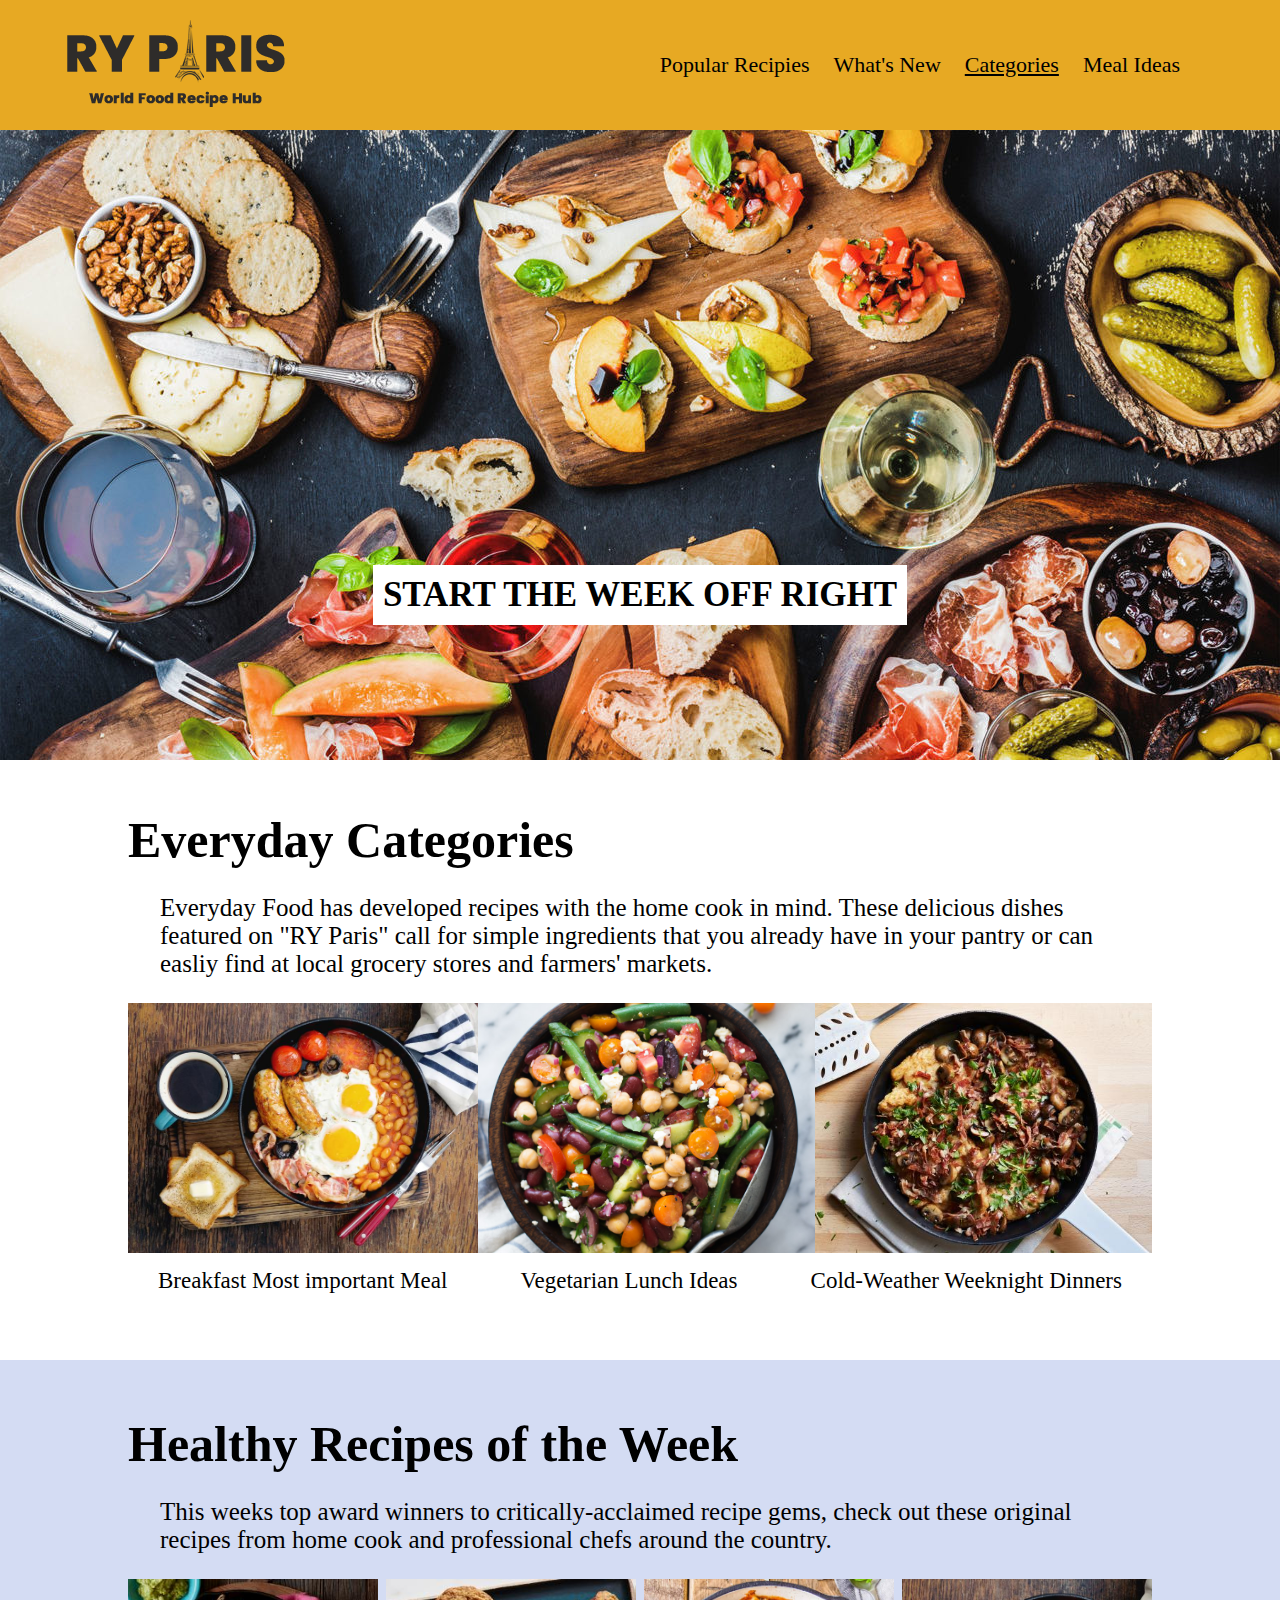
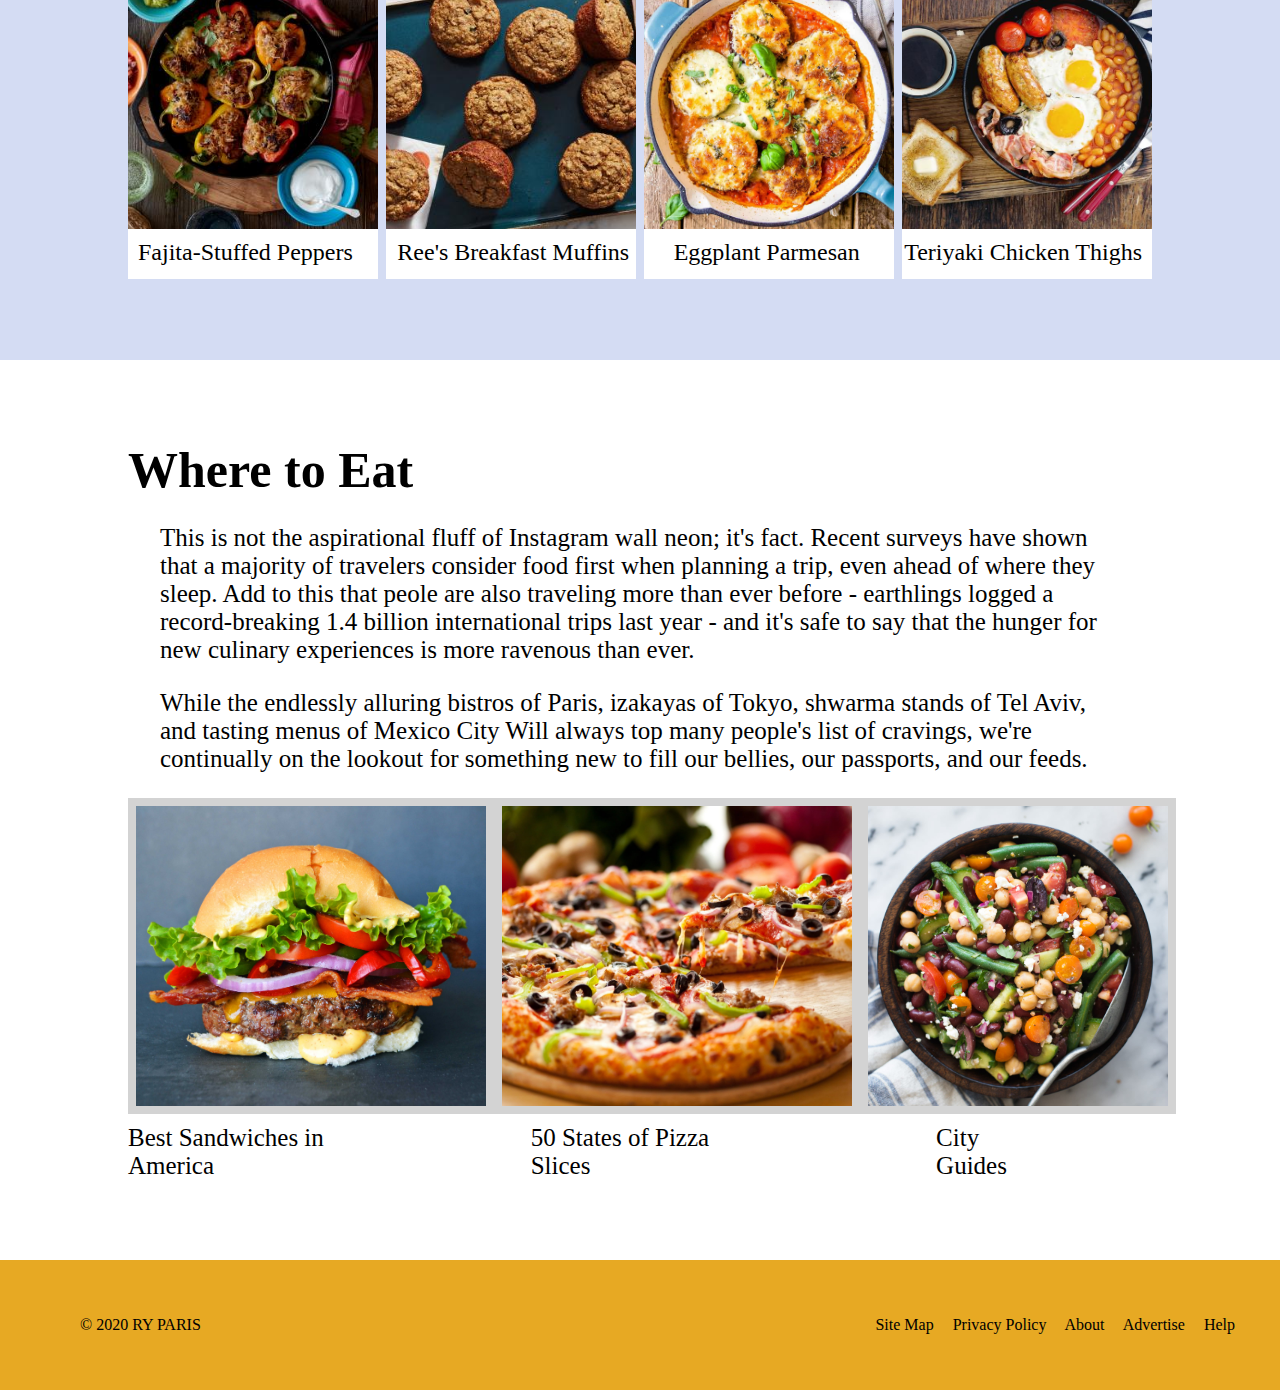
==== index.html @ 516c8d80 "first" ====
<!DOCTYPE html>
<html>
    <head><link href="css/style.css" rel="stylesheet"></head>
    <body>
        <div class="navBar">
            <img src="images/Copy of ryparis-logo.png" class="logoo">
            <div id="navLinks">
                <a class="navA" href="recipe.html">Popular Recipies</a>
                <a class="navA" href="#">What's New</a>
                <a class="navA" id="location" href="index.html">Categories</a>
                <a class="navA" href="#">Meal Ideas</a>
            </div>
        </div>
        <div class="headImg" id="categories">
            <span class="label">START THE WEEK OFF RIGHT</span>
        </div>
        <div class="everyday">
            <div class="headText">
                <span>Everyday Categories</span>
            </div>
            <div class="content">
                <p>Everyday Food has developed recipes with the home cook in mind. These delicious dishes featured on "RY Paris" call for simple ingredients that you already have in your pantry or can easliy find at local grocery stores and farmers' markets.</p>
            </div>
            <div class="images">
                <img class="imageSize" src="images/breakfast-ideas.jpg">
                <img class="imageSize" src="images/vegetarian-ideas.jpg">
                <img class="imageSize" src="images/cold-weather-dinners.jpeg">
            </div>
            <div class="labels">
                <span class="Elabel">Breakfast Most important Meal</span>
                <span class="Elabel">Vegetarian Lunch Ideas</span>
                <span class="Elabel">Cold-Weather Weeknight Dinners</span>
            </div>
        </div>
        <div class="healthyrecipies">
            <div class="headText">
                <span>Healthy Recipes of the Week</span>
            </div>
            <div class="content">
                <p>This weeks top award winners to critically-acclaimed recipe gems, check out these original recipes from home cook and professional chefs around the country.</p>
            </div>
            <div class="images">
                <img class="Fimages" src="images/fajita-peppers.jpeg">
                <img class="Fimages" src="images/muffins.jpeg">
                <img class="Fimages" src="images/eggplant-parmesan.jpg">
                <img class="Fimages" src="images/breakfast-ideas.jpg">
            </div>
            <div class="labels">
                <span class="Hlabel">Fajita-Stuffed Peppers</span>
                <span class="Hlabel">Ree's Breakfast Muffins</span>
                <span class="Hlabel">Eggplant Parmesan</span>
                <span class="Hlabel">Teriyaki Chicken Thighs</span>
            </div>
        </div>
        <div class="wheretoeat">
            <div class="headText">
                <span>Where to Eat</span>
            </div>
            <div class="content">
                <p>This is not the aspirational fluff of Instagram wall neon; it's fact. Recent surveys have shown that a majority of travelers consider food first when planning a trip, even ahead of where they sleep. Add to this that peole are also traveling more than ever before - earthlings logged a record-breaking 1.4 billion international trips last year - and it's safe to say that the hunger for new culinary experiences is more ravenous than ever.</p>
                <p>While the endlessly alluring bistros of Paris, izakayas of Tokyo, shwarma stands of Tel Aviv, and tasting menus of Mexico City Will always top many people's list of cravings, we're continually on the lookout for something new to fill our bellies, our passports, and our feeds.</p>
            </div>
            <div class="images">
                <img class="Wimage" src="images/burger.jpg">
                <img class="Wimage" src="images/pizza.jpeg">
                <img class="Wimage" src="images/vegetarian-ideas.jpg">
            </div>
            <div class="labels">
                <span class="Wlabel">Best Sandwiches in America</span>
                <span class="Wlabel">50 States of Pizza Slices</span>
                <span class="Wlabel" id="stupid">City Guides</span>
            </div>
        </div>
        <div class="footer">
            <span class="copyright">&copy; 2020 RY PARIS</span>
            <div class="footerlinks">
                <a href="#">Site Map</a>
                <a href="#">Privacy Policy</a>
                <a href="#">About</a>
                <a href="#">Advertise</a>
                <a href="#">Help</a>
            </div>
        </div>
    </body>
</html>
---- css/style.css ----
html, body, head {
    padding: 0px;
    border: 0px;
    margin: 0px;
}
.navBar {
    background-color: rgb(231, 169, 35);
    height: 130px;
    display: flex;
    justify-content: space-between;
    align-items: center;
}
.footer {
    height: 130px;
    background-color: rgb(231, 169, 35);
    display: flex;
    justify-content: space-between;
    align-items: center;
}
.copyright {
    margin-left: 80px;
}
.footerlinks {
    margin-right: 30px;
}
.footerlinks a {
    margin-right: 15px;
}
.logoo {
    margin: 0px 0px 0px 50px;
}
a {
    text-decoration: none;
    color: black;
}
.navA {
    font-size: 22px;
    margin-right: 20px;
}
#navLinks {
    margin-right: 80px;
}
.headImg {
    background-size: cover;
    background-repeat: no-repeat;
    height: 630px;
    display: flex;
    justify-content: center;
    align-items: center;
}
#categories {
    background-image: url(../images/hero-image.jpg);
}
#popular {
    background-image: url(../images/bengal-burger.jpg);
}
#location {
    text-decoration: underline;
}
.label {
    font-size: 35px;
    font-weight: 700;
    background-color: white;
    padding: 10px;
    margin-top: 300px;
}
.everyday {
    height: 600px;
    display: flex;
    flex-direction: column;
    justify-content: center;
    align-items: center;
}
.headText {
    font-size: 50px;
    font-weight: 700;
    width: 80%;
}
.content {
    font-size: 25px;
    width: 75%;
}
.images {
    width: 80%;
    display: flex;
    justify-content: space-between;
}
.labels {
    width: 80%;
    display: flex;
    justify-content: space-between;
}
.Elabel {
    margin: 15px 30px;
    font-size: 23px;
}
.imageSize {
    height: 250px;
    width: 350px;
    object-fit: cover;
}
.healthyrecipies {
    background-color: rgb(212, 220, 243);
    height: 600px;
    display: flex;
    flex-direction: column;
    justify-content: center;
    align-items: center;
}
.Fimages {
    height: 250px;
    width: 250px;
    object-fit: cover;
    padding-bottom: 50px;
    background-color: white;
}
.Hlabel {
    position: relative;
    font-size: 24px;
    bottom: 40px;
    margin: 0px 10px;
}
.wheretoeat {
    height: 900px;
    display: flex;
    flex-direction: column;
    justify-content: center;
    align-items: center;
}
.Wimage {
    height: 300px;
    width: 350px;
    object-fit: cover;
    border: 8px solid lightgray;
}
.Wlabel {
    font-size: 25px;
    margin: 10px 150px 0px 0px;
}
#stupid {
    position: relative;
    left: 40px;
}
.recipeInfo {
    background-color: rgb(212, 220, 243);
    height: 200px;
    display: flex;
    justify-content: space-evenly;
    flex-wrap: wrap;
}
.recipeInfo span {
    font-size: 25px;
    margin-left: 40px;
    margin-top: 10px;
}
.recipeInfo p {
    font-size: 40px;
    margin: auto;
    margin-left: 450px;
    margin-right: 100%;
    font-weight: bolder;
}
.recipeInfo div {
    display: flex;
    flex-wrap: wrap;
    width: 20%;
}
.recipe {
    height: 1450px;
    display: flex;
    justify-content: flex-start;
    flex-wrap: wrap;
    align-content: center;
    flex-direction: column;
    align-items: center;
}
.comment {
    background-color: rgb(236, 236, 236);
    width: 80%;
    height: 200px;
    display: flex;
    justify-content: center;
    align-items: center;
}
.comment p {
    font-size: 34px;
    color: rgb(95, 94, 94);
    font-weight: bold;
    margin: 40px;
    text-align: center;
}
.directions {
    display: flex;
    justify-content: space-between;
    width: 80%;
    margin-top: 50px;
}
.title {
    font-size: 35px;
    font-weight: 700;
}
ol li {
    font-size: 18px;
    margin: 20px 0px;
}
ul li {
    font-size: 18px;
}
.dirList {
    width: 50%;
}
.ingredients {
    width: 45%;
}
.bolder {
    position: relative;
    top: 15px;
    font-size: 20px;
    font-weight: 700;
}
.bold {
    position: relative;
    top: 15px;
    left: 40px;
    font-size: 20px;
    font-weight: 700;
}
.revTitle {
    font-size: 50px;
    font-weight: 700;
}
.review {
    display: flex;
    flex-direction: column;
    align-items: center;
    margin: 50px 0px;
}
.stars {
    color: red;
    font-size: 25px;
}
.space {
    margin: 15px 0px 20px 0px;
}
input {
    background-color: rgb(192, 23, 37);
    color: white;
    height: 35px;
    width: 120px;
    border-radius: 25px;
    border-color: rgb(192, 23, 37);
}
.inputP {
    width: 40%;
    display: flex;
    justify-content: space-between;
}
.click:hover {
    color: black;
}
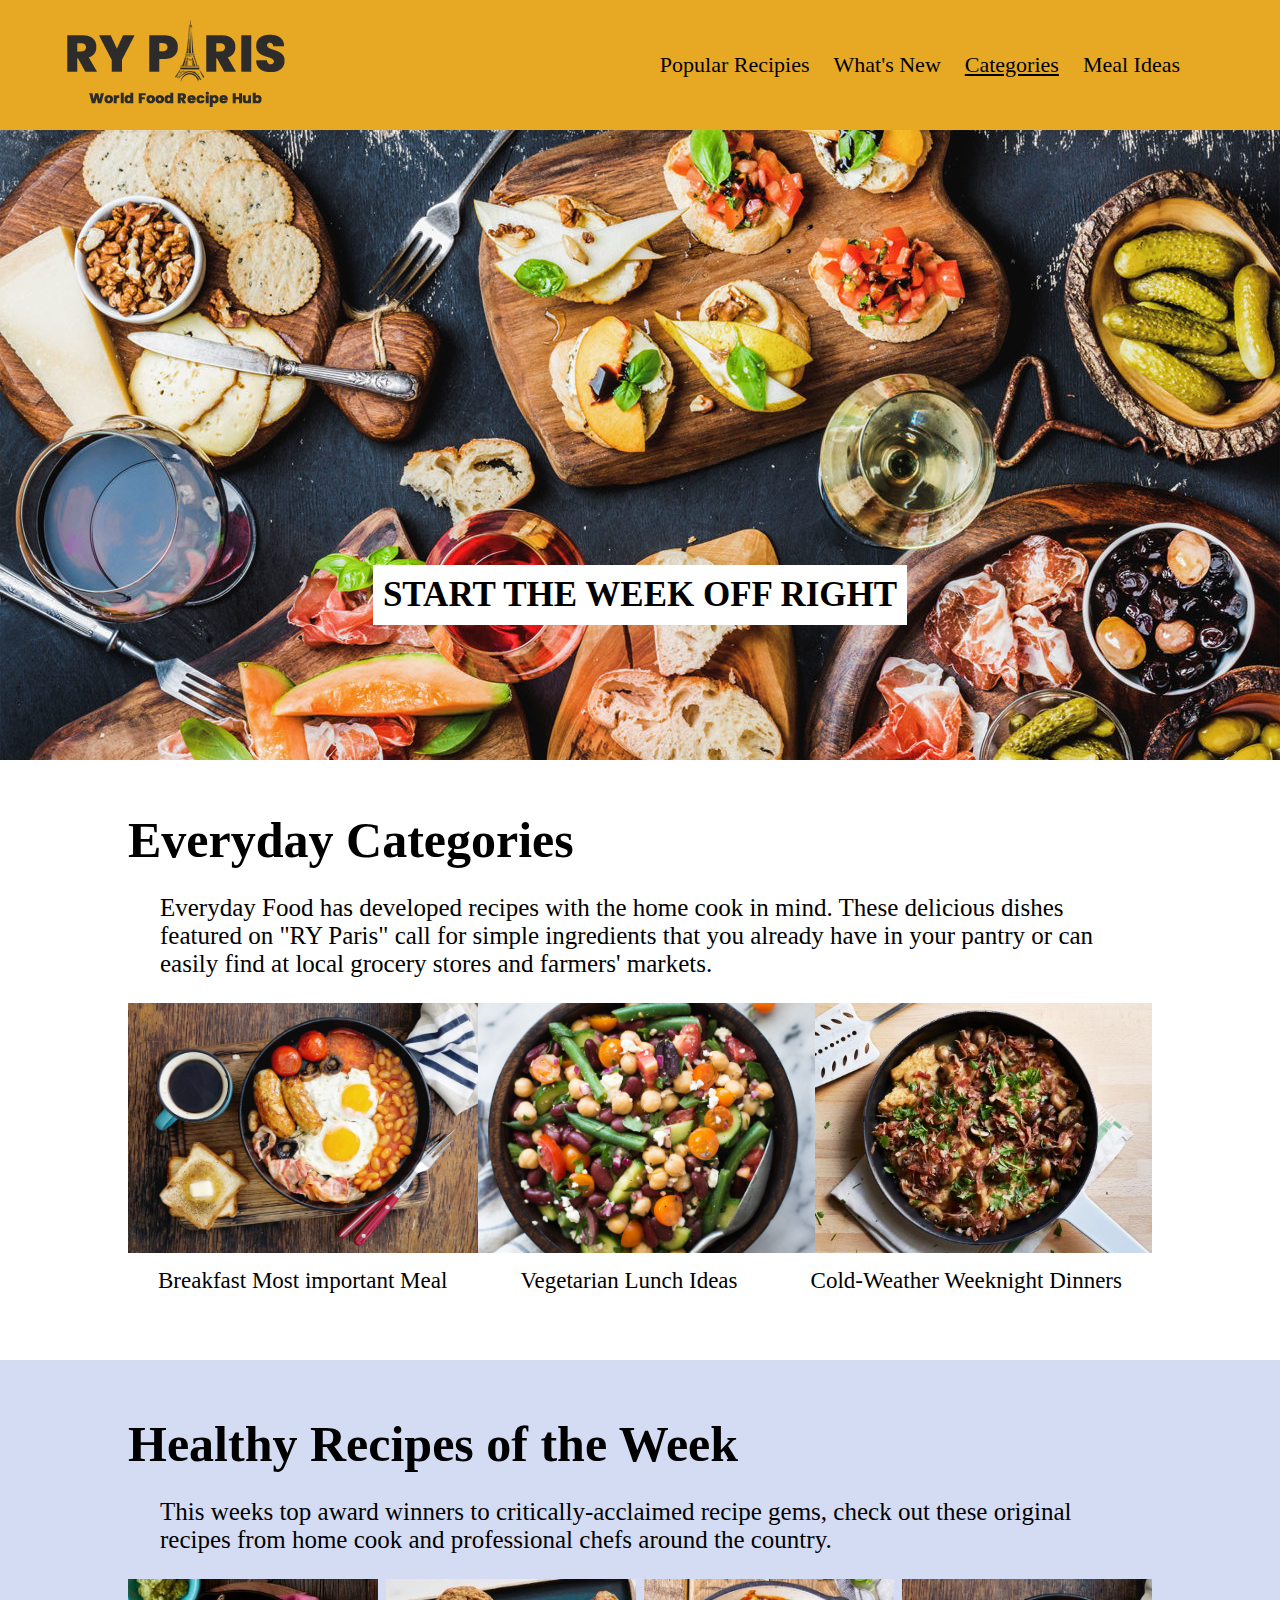
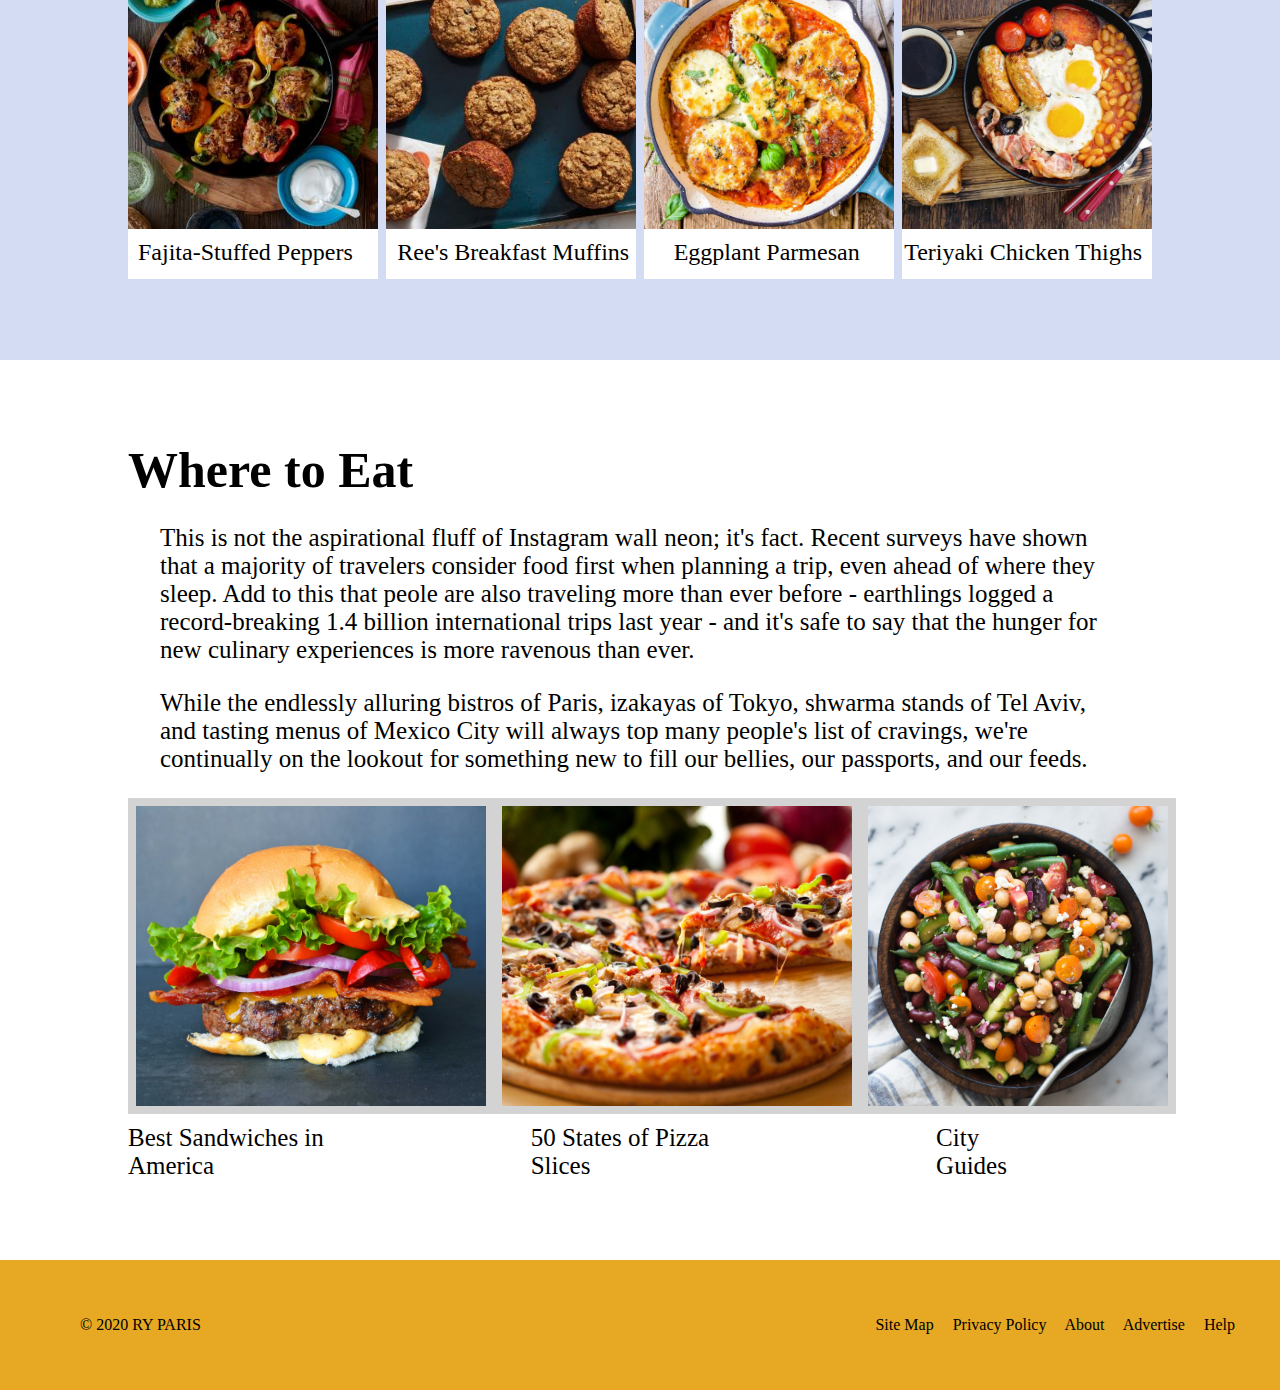
==== commit 3113aa02: "fixes" ====
--- a/index.html
+++ b/index.html
@@ -19,7 +19,7 @@
                 <span>Everyday Categories</span>
             </div>
             <div class="content">
-                <p>Everyday Food has developed recipes with the home cook in mind. These delicious dishes featured on "RY Paris" call for simple ingredients that you already have in your pantry or can easliy find at local grocery stores and farmers' markets.</p>
+                <p>Everyday Food has developed recipes with the home cook in mind. These delicious dishes featured on "RY Paris" call for simple ingredients that you already have in your pantry or can easily find at local grocery stores and farmers' markets.</p>
             </div>
             <div class="images">
                 <img class="imageSize" src="images/breakfast-ideas.jpg">
@@ -58,7 +58,7 @@
             </div>
             <div class="content">
                 <p>This is not the aspirational fluff of Instagram wall neon; it's fact. Recent surveys have shown that a majority of travelers consider food first when planning a trip, even ahead of where they sleep. Add to this that peole are also traveling more than ever before - earthlings logged a record-breaking 1.4 billion international trips last year - and it's safe to say that the hunger for new culinary experiences is more ravenous than ever.</p>
-                <p>While the endlessly alluring bistros of Paris, izakayas of Tokyo, shwarma stands of Tel Aviv, and tasting menus of Mexico City Will always top many people's list of cravings, we're continually on the lookout for something new to fill our bellies, our passports, and our feeds.</p>
+                <p>While the endlessly alluring bistros of Paris, izakayas of Tokyo, shwarma stands of Tel Aviv, and tasting menus of Mexico City will always top many people's list of cravings, we're continually on the lookout for something new to fill our bellies, our passports, and our feeds.</p>
             </div>
             <div class="images">
                 <img class="Wimage" src="images/burger.jpg">
